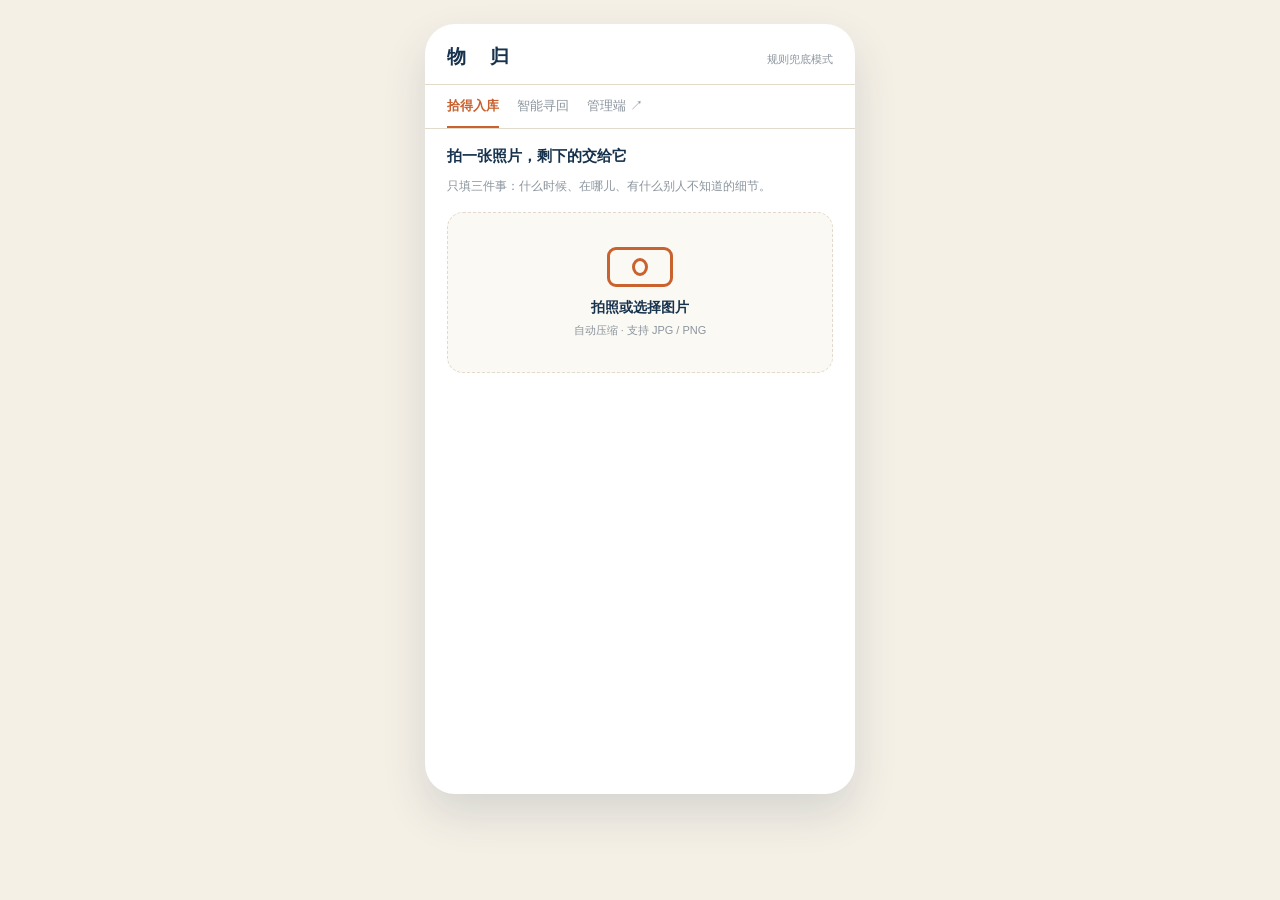
==== docs/index.html @ 2f374142 "物归：完整原型 + 静态演示站 + 参赛材料 - app/  Python 标准库实现，零依赖，可接千问-VL / Qwen-Max（未配置时自动降级为规则） - web/engine.js  浏览器" ====
<!DOCTYPE html>
<html lang="zh-CN">
<head>
<meta charset="utf-8">
<meta name="viewport" content="width=device-width, initial-scale=1, viewport-fit=cover">
<title>物归 · 校园失物智能招领</title>
<link rel="stylesheet" href="app.css">
</head>
<body>
<div class="phone">
  <div class="topbar">
    <h1>物　归</h1>
    <span class="mode" id="mode">连接中…</span>
  </div>
  <nav class="tabbar">
    <a href="#/post" data-tab="post">拾得入库</a>
    <a href="#/find" data-tab="find">智能寻回</a>
    <a href="admin.html" target="_blank">管理端 ↗</a>
  </nav>
  <main id="view"></main>
</div>
<div id="toast"></div>

<script>
const $ = (s, r = document) => r.querySelector(s);
const esc = s => String(s == null ? "" : s).replace(/[&<>"']/g, c =>
  ({ "&": "&amp;", "<": "&lt;", ">": "&gt;", '"': "&quot;", "'": "&#39;" }[c]));

const state = { image: "", mode: "mock", claimId: null, itemId: null };

async function api(path, body) {
  // 静态部署（GitHub Pages）时，engine.js 会提供纯前端实现
  if (window.ENGINE) return window.ENGINE.handle(path, body === undefined ? null : body);
  const opt = body === undefined ? {} : {
    method: "POST", headers: { "Content-Type": "application/json" },
    body: JSON.stringify(body)
  };
  const res = await fetch(path, opt);
  const data = await res.json().catch(() => ({ ok: false, error: "返回不是 JSON" }));
  if (!res.ok || data.ok === false) throw new Error(data.error || ("HTTP " + res.status));
  return data;
}

let toastTimer;
function toast(msg, bad) {
  const t = $("#toast");
  t.textContent = msg;
  t.className = "show" + (bad ? " bad" : "");
  clearTimeout(toastTimer);
  toastTimer = setTimeout(() => (t.className = ""), 2600);
}

/* ---------------- 路由 ---------------- */
window.addEventListener("hashchange", render);
window.addEventListener("load", async () => {
  try {
    const h = await api("/api/health");
    state.mode = h.mode;
    $("#mode").textContent = h.mode === "real" ? "模型模式" : "规则兜底模式";
    $("#mode").title = h.mode === "real"
      ? "已配置 DashScope，识别与匹配走真实模型"
      : "未配置 API Key，使用规则实现，断网也能演示";
  } catch (e) {
    $("#mode").textContent = "离线";
  }
  render();
});

function render() {
  const hash = location.hash || "#/post";
  const tab = hash.startsWith("#/find") ? "find" : hash.startsWith("#/verify") ? "find" : "post";
  document.querySelectorAll("[data-tab]").forEach(a =>
    a.classList.toggle("active", a.dataset.tab === tab));

  const m = hash.match(/^#\/verify\/(\d+)/);
  if (m) return renderVerify(Number(m[1]));
  if (hash.startsWith("#/find")) return renderFind();
  return renderPost();
}

/* ---------------- 视图一：拾得入库 ---------------- */
function renderPost() {
  $("#view").innerHTML = `
    <h2 class="step">拍一张照片，剩下的交给它</h2>
    <p class="lead">只填三件事：什么时候、在哪儿、有什么别人不知道的细节。</p>
    <div id="uploadArea">
      <div class="drop" id="drop">
        <div class="cam"></div>
        <p>拍照或选择图片</p>
        <small>自动压缩 · 支持 JPG / PNG</small>
      </div>
      <input type="file" id="file" accept="image/*" hidden>
    </div>
    <div id="formArea"></div>
  `;

  $("#drop").onclick = () => $("#file").click();
  $("#file").onchange = e => handleFile(e.target.files[0]);

  const drop = $("#drop");
  ["dragover", "dragenter"].forEach(ev => drop.addEventListener(ev, e => {
    e.preventDefault(); drop.style.borderColor = "#C9622F";
  }));
  ["dragleave", "drop"].forEach(ev => drop.addEventListener(ev, e => {
    e.preventDefault(); drop.style.borderColor = "";
  }));
  drop.addEventListener("drop", e => {
    const f = e.dataTransfer.files[0];
    if (f) handleFile(f);
  });
}

async function handleFile(file) {
  if (!file) return;
  const reader = new FileReader();
  reader.onload = async () => {
    state.image = reader.result;
    $("#uploadArea").innerHTML =
      `<img class="preview" src="${reader.result}" alt="预览">
       <p class="note">图片已就绪，正在识别…</p>`;
    try {
      const r = await api("/api/parse", { image: reader.result });
      showForm(r.fields);
      if (r.fields.fallback) toast("未识别到模型结果，已预填示例字段，请手动确认");
    } catch (e) {
      toast(e.message, true);
      showForm({ subject: "", brand: "unknown", color: "", features: [] });
    }
  };
  reader.readAsDataURL(file);
}

function showForm(f) {
  const now = new Date();
  const local = new Date(now.getTime() - now.getTimezoneOffset() * 60000)
    .toISOString().slice(0, 16);
  const opts = ["耳机", "水杯", "保温杯", "雨伞", "校园卡", "充电宝", "钥匙",
                "笔记本", "鼠标", "数据线", "眼镜", "其他"];
  const optHtml = opts.map(o =>
    `<option value="${o}" ${o === f.subject ? "selected" : ""}>${o}</option>`).join("");

  $("#formArea").innerHTML = `
    <div class="card" style="margin-top:14px">
      <div class="card-head">
        <h3>AI 识别结果</h3>
        <span class="badge ghost">可编辑</span>
      </div>
      <div style="margin-top:12px">
        <div class="row2">
          <div class="field"><label>类别</label><select id="f-subject">${optHtml}</select></div>
          <div class="field"><label>品牌</label><input id="f-brand" value="${esc(f.brand || "unknown")}"></div>
        </div>
        <div class="row2">
          <div class="field"><label>颜色</label><input id="f-color" value="${esc(f.color || "")}"></div>
          <div class="field"><label>时间</label><input id="f-time" type="datetime-local" value="${local}"></div>
        </div>
        <div class="field"><label>地点</label><input id="f-place" placeholder="例如 3教101" value=""></div>
        <div class="field"><label>显著特征（用、分隔）</label>
          <input id="f-features" value="${esc((f.features || []).join("、"))}"></div>
        <div class="field"><label>隐藏特征（只有失主知道的细节，必填）</label>
          <textarea id="f-hidden" placeholder="例如：耳机盒背面有一张卡通猫贴纸"></textarea></div>
      </div>
      <div class="switch-row" style="margin-top:4px">
        <span>隐藏卡面姓名与学号</span>
        <div class="switch on" id="f-privacy"></div>
      </div>
      <button class="primary" id="publish" style="margin-top:14px">发布到失物库</button>
      <p class="note">发布后公开的只有类别、颜色、地点和时间；隐藏特征不会出现在任何列表里。</p>
    </div>
  `;

  $("#f-privacy").onclick = e => e.currentTarget.classList.toggle("on");
  $("#f-hidden").focus();
  $("#publish").onclick = publish;
}

async function publish() {
  const btn = $("#publish");
  const hidden = $("#f-hidden").value.trim();
  if (hidden.length < 4) return toast("请填写隐藏特征：这是后续核验的唯一凭据", true);

  const timeVal = $("#f-time").value;
  const found = timeVal ? timeVal.replace("T", " ") : "";
  btn.disabled = true;
  btn.textContent = "发布中…";
  try {
    const r = await api("/api/items", {
      subject: $("#f-subject").value,
      brand: $("#f-brand").value.trim() || "unknown",
      color: $("#f-color").value.trim(),
      features: $("#f-features").value.split(/[、,，]/).map(s => s.trim()).filter(Boolean),
      place: $("#f-place").value.trim(),
      found_at: found,
      hidden_feature: hidden,
      visibility: $("#f-privacy").classList.contains("on") ? "public_redacted" : "public",
      image: state.image
    });
    toast(`已入库 · 编号 #${r.item.id} · 状态：在库`);
    $("#formArea").innerHTML = `
      <div class="card soft" style="margin-top:14px">
        <h3 style="margin:0 0 6px">已发布 · #${r.item.id}</h3>
        <p class="meta">${esc(r.item.subject)} · ${esc(r.item.color)} · ${esc(r.item.place)}</p>
        <p class="note">去「智能寻回」用一句话试试能不能找回它。</p>
        <button class="ghost" onclick="location.hash='#/find'">去试试寻回</button>
      </div>`;
  } catch (e) {
    toast(e.message, true);
    btn.disabled = false;
    btn.textContent = "发布到失物库";
  }
}

/* ---------------- 视图二：智能寻回 ---------------- */
function renderFind() {
  $("#view").innerHTML = `
    <h2 class="step">丢东西了？用一句话说清楚</h2>
    <p class="lead">不用选分类、不用选时间。写清楚“什么时候、在哪儿、丢了什么”就够了。</p>
    <div class="field">
      <textarea id="q" placeholder="例如：昨天下午在 3 教丢了个白色无线耳机"></textarea>
    </div>
    <button class="primary" id="go">开始寻找</button>
    <div id="result"></div>
  `;
  $("#go").onclick = doSearch;
  $("#q").onkeydown = e => {
    if (e.key === "Enter" && (e.ctrlKey || e.metaKey)) doSearch();
  };
}

async function doSearch() {
  const q = $("#q").value.trim();
  if (q.length < 2) return toast("再多描述一点，比如“昨天在 3 教丢了白色耳机”", true);
  const btn = $("#go");
  btn.disabled = true; btn.textContent = "检索中…";
  try {
    const r = await api("/api/search", { query: q });
    const c = r.conditions || {};
    const chips = [
      c.subject, c.color, c.place,
      (c.time_from || "").slice(5, 16) + " 起"
    ].filter(Boolean);

    if (!r.candidates.length) {
      $("#result").innerHTML = `
        <div class="chips">${chips.map(x => `<span class="chip">${esc(x)}</span>`).join("")}</div>
        <div class="card soft"><h3 style="margin:0 0 6px">暂时没有对得上的条目</h3>
        <p class="note">试试补充品牌、颜色，或者放宽时间范围。</p></div>`;
    } else {
      $("#result").innerHTML = `
        <div class="chips">${chips.map(x => `<span class="chip">${esc(x)}</span>`).join("")}</div>
        ${r.candidates.map((c, i) => card(c, i === 0)).join("")}
        <p class="note">没找到？补充特征（贴纸 / 划痕 / 包装），或到管理端查看代管点的滞留物品。</p>`;
    }
  } catch (e) {
    toast(e.message, true);
  } finally {
    btn.disabled = false; btn.textContent = "开始寻找";
  }
}

function card(c, hot) {
  const conf = (c.conflicts || []).length
    ? `<span class="conflict">${esc(c.conflicts.join("、"))}</span>　` : "";
  return `
    <div class="card ${hot ? "hot" : ""}">
      <div class="card-head">
        <h3>${esc(c.subject)}${c.brand && c.brand !== "unknown" ? " · " + esc(c.brand) : ""}</h3>
        <span class="badge ${hot ? "accent" : ""}">匹配 ${c.score}%</span>
      </div>
      <p class="meta">${esc(c.place)} · ${esc(c.found_at)} · ${c.status === "in_store" ? "在库" : "已认领"}</p>
      <div class="reason"><b>推荐理由</b>${conf}${esc(c.reason)}</div>
      <button class="ghost" style="margin-top:10px"
        onclick="location.hash='#/verify/${c.id}'">申请认领 →</button>
    </div>`;
}

/* ---------------- 视图三：特征核验 ---------------- */
async function renderVerify(id) {
  state.itemId = id;
  $("#view").innerHTML = `<p class="lead">正在生成核验问题…</p>`;
  try {
    const r = await api(`/api/items/${id}/questions`);
    state.claimId = r.claim_id;
    $("#view").innerHTML = `
      <h2 class="step">回答三个问题，证明它是你的</h2>
      <p class="lead">问题来自拾得者留下的细节。答对 2 题、置信度过线，才会生成认领码。</p>
      ${r.questions.map((q, i) => `
        <div class="q">
          <span class="no">Q${i + 1}</span>
          <p>${esc(q.q)}</p>
          <textarea data-i="${i}" placeholder="用自己的话回答就行"></textarea>
        </div>`).join("")}
      <button class="primary" id="submit">提交核验</button>
      <div id="vres"></div>
    `;
    $("#submit").onclick = submitVerify;
  } catch (e) {
    $("#view").innerHTML = `<p class="lead">${esc(e.message)}</p>
      <button class="ghost" onclick="location.hash='#/find'">返回寻找</button>`;
  }
}

async function submitVerify() {
  const answers = [...document.querySelectorAll(".q textarea")].map(t => t.value.trim());
  if (answers.filter(Boolean).length === 0) return toast("至少回答一题", true);
  const btn = $("#submit");
  btn.disabled = true; btn.textContent = "判定中…";
  try {
    const r = await api("/api/verify", { claim_id: state.claimId, answers });
    if (r.passed) {
      $("#vres").innerHTML = `
        <div class="result-pass" style="margin-top:14px">
          <div style="font-size:12px;color:#2E7A72">核验通过 · 答对 ${r.correct}/3 · 置信度 ${r.confidence}</div>
          <div class="code">${esc(r.code)}</div>
          <div style="font-size:12px;color:#4E5A66;line-height:1.7">
            24 小时内到 <b>${esc((r.item || {}).place || "保管点")}</b> 出示认领码领取。<br>
            凭证一次性有效，管理员核销后即失效。
          </div>
        </div>`;
      btn.style.display = "none";
    } else {
      $("#vres").innerHTML = `
        <div class="result-fail" style="margin-top:14px">
          <b>${esc(r.message)}</b>
          <div style="font-size:12px;margin-top:8px;color:#8B3B2E">
            答对 ${r.correct}/3 · 置信度 ${r.confidence}（阈值：2 题且 ≥ 0.7）
          </div>
        </div>`;
      btn.disabled = false; btn.textContent = "再试一次";
    }
  } catch (e) {
    toast(e.message, true);
    btn.disabled = false; btn.textContent = "提交核验";
  }
}
</script>

<script src="engine.js"></script>
</body>
</html>
---- docs/app.css ----
:root {
  --ink: #17324D;
  --accent: #C9622F;
  --teal: #2E7A72;
  --gray: #4E5A66;
  --muted: #8B949D;
  --line: #E2DBCC;
  --paper: #FBF9F4;
  --cream: #F5F0E6;
  --danger: #B4402F;
}

* { box-sizing: border-box; }

body {
  margin: 0;
  padding: 24px 16px 48px;
  background: var(--cream);
  color: var(--ink);
  font-family: "Microsoft YaHei", "PingFang SC", "Hiragino Sans GB", sans-serif;
  -webkit-font-smoothing: antialiased;
}

.phone {
  width: 430px;
  max-width: 100%;
  margin: 0 auto;
  background: #fff;
  border-radius: 30px;
  box-shadow: 0 20px 44px rgba(23, 50, 77, .14);
  overflow: hidden;
  display: flex;
  flex-direction: column;
  min-height: 770px;
}

.topbar {
  display: flex;
  align-items: baseline;
  justify-content: space-between;
  padding: 20px 22px 14px;
  border-bottom: 1px solid var(--line);
}
.topbar h1 { margin: 0; font-size: 19px; letter-spacing: .14em; }
.topbar .mode { font-size: 11px; color: var(--muted); }

.tabbar {
  display: flex;
  gap: 18px;
  padding: 0 22px;
  border-bottom: 1px solid var(--line);
  font-size: 13px;
}
.tabbar a {
  color: var(--muted);
  text-decoration: none;
  padding: 12px 0 11px;
  border-bottom: 2px solid transparent;
}
.tabbar a.active { color: var(--accent); border-color: var(--accent); font-weight: 700; }

main { flex: 1; padding: 18px 22px 30px; overflow-y: auto; }

h2.step { font-size: 15px; margin: 0 0 10px; }
.lead { font-size: 12px; color: var(--muted); line-height: 1.7; margin: 0 0 16px; }

/* 上传区 */
.drop {
  border: 1.5px dashed var(--line);
  background: var(--paper);
  border-radius: 16px;
  padding: 34px 16px;
  text-align: center;
  cursor: pointer;
  transition: .15s;
}
.drop:hover { border-color: var(--accent); }
.drop .cam {
  width: 66px; height: 40px; margin: 0 auto 12px;
  border: 3px solid var(--accent); border-radius: 9px; position: relative;
}
.drop .cam::after {
  content: ""; position: absolute; inset: 8px 22px;
  border: 3px solid var(--accent); border-radius: 50%;
}
.drop p { margin: 0; font-size: 14px; font-weight: 700; }
.drop small { display: block; margin-top: 6px; color: var(--muted); font-size: 11px; }
.preview { width: 100%; border-radius: 16px; display: block; }

/* 卡片 */
.card {
  border: 1px solid var(--line);
  border-radius: 16px;
  padding: 16px;
  margin-bottom: 12px;
  background: #fff;
}
.card.hot { border: 2px solid var(--accent); }
.card.soft { background: var(--paper); border-color: #EDE7DA; }

.card-head { display: flex; justify-content: space-between; align-items: flex-start; gap: 10px; }
.card-head h3 { margin: 0; font-size: 14px; line-height: 1.5; }
.meta { margin: 6px 0 0; font-size: 11px; color: var(--muted); }

.badge {
  flex: none;
  font-size: 11px; font-weight: 700; color: #fff;
  background: var(--teal); border-radius: 20px; padding: 4px 10px;
}
.badge.accent { background: var(--accent); }
.badge.ghost { background: #EDE7DA; color: var(--ink); }

.reason {
  margin-top: 10px; padding: 10px 12px;
  background: var(--paper); border-radius: 10px; font-size: 11.5px;
  color: var(--gray); line-height: 1.65;
}
.reason b { color: var(--accent); display: block; margin-bottom: 2px; font-size: 10.5px; }
.conflict { color: var(--danger); }

/* 表单 */
.field { margin-bottom: 12px; }
.field label { display: block; font-size: 11px; color: var(--muted); margin-bottom: 5px; }
.field input, .field select, .field textarea {
  width: 100%; padding: 9px 11px; font-size: 13px; color: var(--ink);
  border: 1px solid var(--line); border-radius: 9px;
  font-family: inherit; background: #fff;
}
.field textarea { min-height: 74px; resize: vertical; line-height: 1.6; }
.field input:focus, .field select:focus, .field textarea:focus {
  outline: none; border-color: var(--accent);
}
.row2 { display: grid; grid-template-columns: 1fr 1fr; gap: 10px; }

.switch-row {
  display: flex; align-items: center; justify-content: space-between;
  background: #F7F1E7; border-radius: 12px; padding: 12px 14px; font-size: 12.5px;
}
.switch { width: 46px; height: 26px; border-radius: 13px; background: #D8D2C4; position: relative; cursor: pointer; transition: .18s; flex: none; }
.switch::after { content: ""; position: absolute; top: 3px; left: 3px; width: 20px; height: 20px; border-radius: 50%; background: #fff; transition: .18s; }
.switch.on { background: var(--teal); }
.switch.on::after { left: 23px; }

button.primary {
  width: 100%; padding: 14px; border: 0; border-radius: 26px;
  background: var(--ink); color: #fff; font-size: 15px; font-weight: 700;
  font-family: inherit; cursor: pointer; margin-top: 8px;
}
button.primary:disabled { background: #C9C2B3; cursor: not-allowed; }
button.accent { background: var(--accent); }
button.ghost {
  width: 100%; padding: 11px; border: 1px solid var(--line); border-radius: 22px;
  background: #fff; color: var(--ink); font-size: 13px; font-family: inherit; cursor: pointer;
}

.chips { display: flex; flex-wrap: wrap; gap: 7px; margin: 10px 0 14px; }
.chip {
  font-size: 11.5px; padding: 5px 11px; border-radius: 20px;
  background: #EDE7DA; color: var(--ink);
}
.chip.empty { background: #fff; border: 1px dashed var(--line); color: var(--muted); }

/* 核验 */
.q { border: 1px solid var(--line); border-radius: 14px; padding: 14px; margin-bottom: 12px; }
.q .no { display: inline-block; background: var(--ink); color: #fff; font-size: 10px; border-radius: 10px; padding: 2px 9px; margin-bottom: 8px; }
.q p { margin: 0 0 10px; font-size: 13px; font-weight: 700; line-height: 1.6; }
.q textarea { width: 100%; border: 1px solid var(--line); border-radius: 9px; padding: 9px; font-size: 12px; font-family: inherit; min-height: 58px; }

.result-pass { background: #EAF2F0; border-radius: 16px; padding: 18px; }
.result-pass .code { font-size: 32px; font-weight: 700; letter-spacing: .04em; margin: 6px 0; }
.result-fail { background: #FBEDE9; border-radius: 16px; padding: 18px; color: var(--danger); }

.note { font-size: 11px; color: var(--muted); margin-top: 10px; line-height: 1.7; }

/* toast */
#toast {
  position: fixed; left: 50%; bottom: 34px; transform: translateX(-50%) translateY(20px);
  background: var(--ink); color: #fff; font-size: 12.5px; padding: 11px 20px;
  border-radius: 22px; opacity: 0; pointer-events: none; transition: .22s; z-index: 99;
  max-width: 86vw;
}
#toast.show { opacity: 1; transform: translateX(-50%) translateY(0); }
#toast.bad { background: var(--danger); }

/* 管理端 */
.wide { width: 100%; max-width: 980px; margin: 0 auto; }
.panel { background: #fff; border-radius: 20px; box-shadow: 0 12px 30px rgba(23,50,77,.10); padding: 22px 24px; margin-bottom: 18px; }
table { width: 100%; border-collapse: collapse; font-size: 13px; }
th { text-align: left; font-size: 11px; color: var(--muted); font-weight: 400; padding: 8px 6px; border-bottom: 1.5px solid var(--ink); }
td { padding: 10px 6px; border-bottom: 1px solid var(--line); color: var(--gray); }
td.ink { color: var(--ink); font-weight: 700; }
.pill { font-size: 11px; padding: 3px 9px; border-radius: 12px; background: #EDE7DA; color: var(--ink); }
.pill.ok { background: #EAF2F0; color: var(--teal); }
.inline { display: flex; gap: 10px; }
.inline input { flex: 1; padding: 11px 13px; border: 1px solid var(--line); border-radius: 10px; font-size: 14px; font-family: inherit; }
.inline button { padding: 0 22px; border: 0; border-radius: 10px; background: var(--ink); color: #fff; font-size: 14px; font-family: inherit; cursor: pointer; }
.mono { font-family: Consolas, monospace; letter-spacing: .06em; }
.log { font-size: 12px; color: var(--gray); padding: 7px 0; border-bottom: 1px dashed var(--line); }
.log time { color: var(--muted); margin-right: 10px; }

@media (max-width: 480px) {
  body { padding: 0; }
  .phone { border-radius: 0; min-height: 100vh; box-shadow: none; }
}
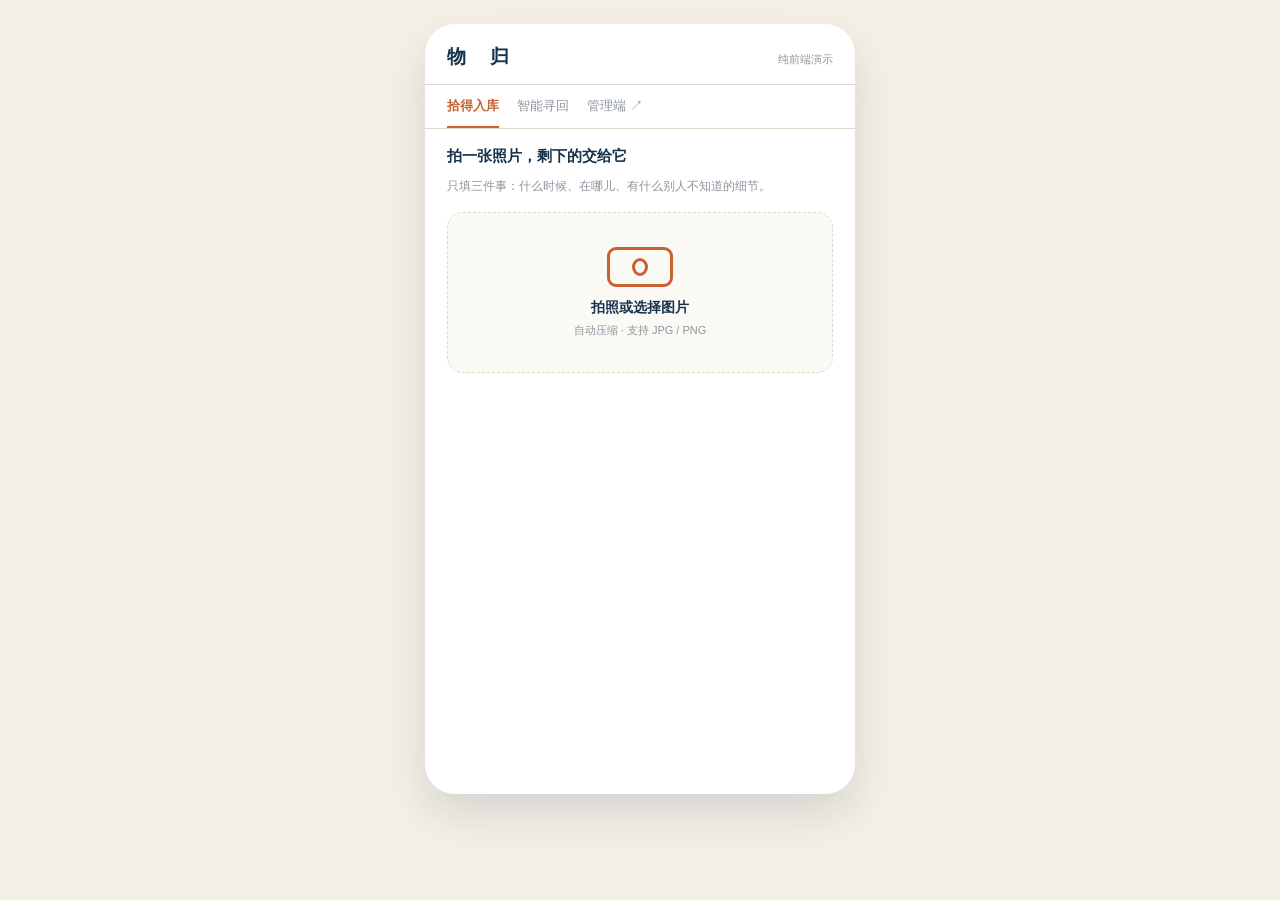
==== commit 5e804b8a: "README 回填线上地址；静态版页头标识改为「纯前端演示」" ====
--- a/docs/index.html
+++ b/docs/index.html
@@ -56,10 +56,13 @@
   try {
     const h = await api("/api/health");
     state.mode = h.mode;
-    $("#mode").textContent = h.mode === "real" ? "模型模式" : "规则兜底模式";
+    $("#mode").textContent = h.mode === "real" ? "模型模式"
+      : h.mode === "demo" ? "纯前端演示" : "规则兜底模式";
     $("#mode").title = h.mode === "real"
       ? "已配置 DashScope，识别与匹配走真实模型"
-      : "未配置 API Key，使用规则实现，断网也能演示";
+      : h.mode === "demo"
+        ? "静态演示版：规则引擎运行在浏览器里，数据存在本地"
+        : "未配置 API Key，使用规则实现，断网也能演示";
   } catch (e) {
     $("#mode").textContent = "离线";
   }
